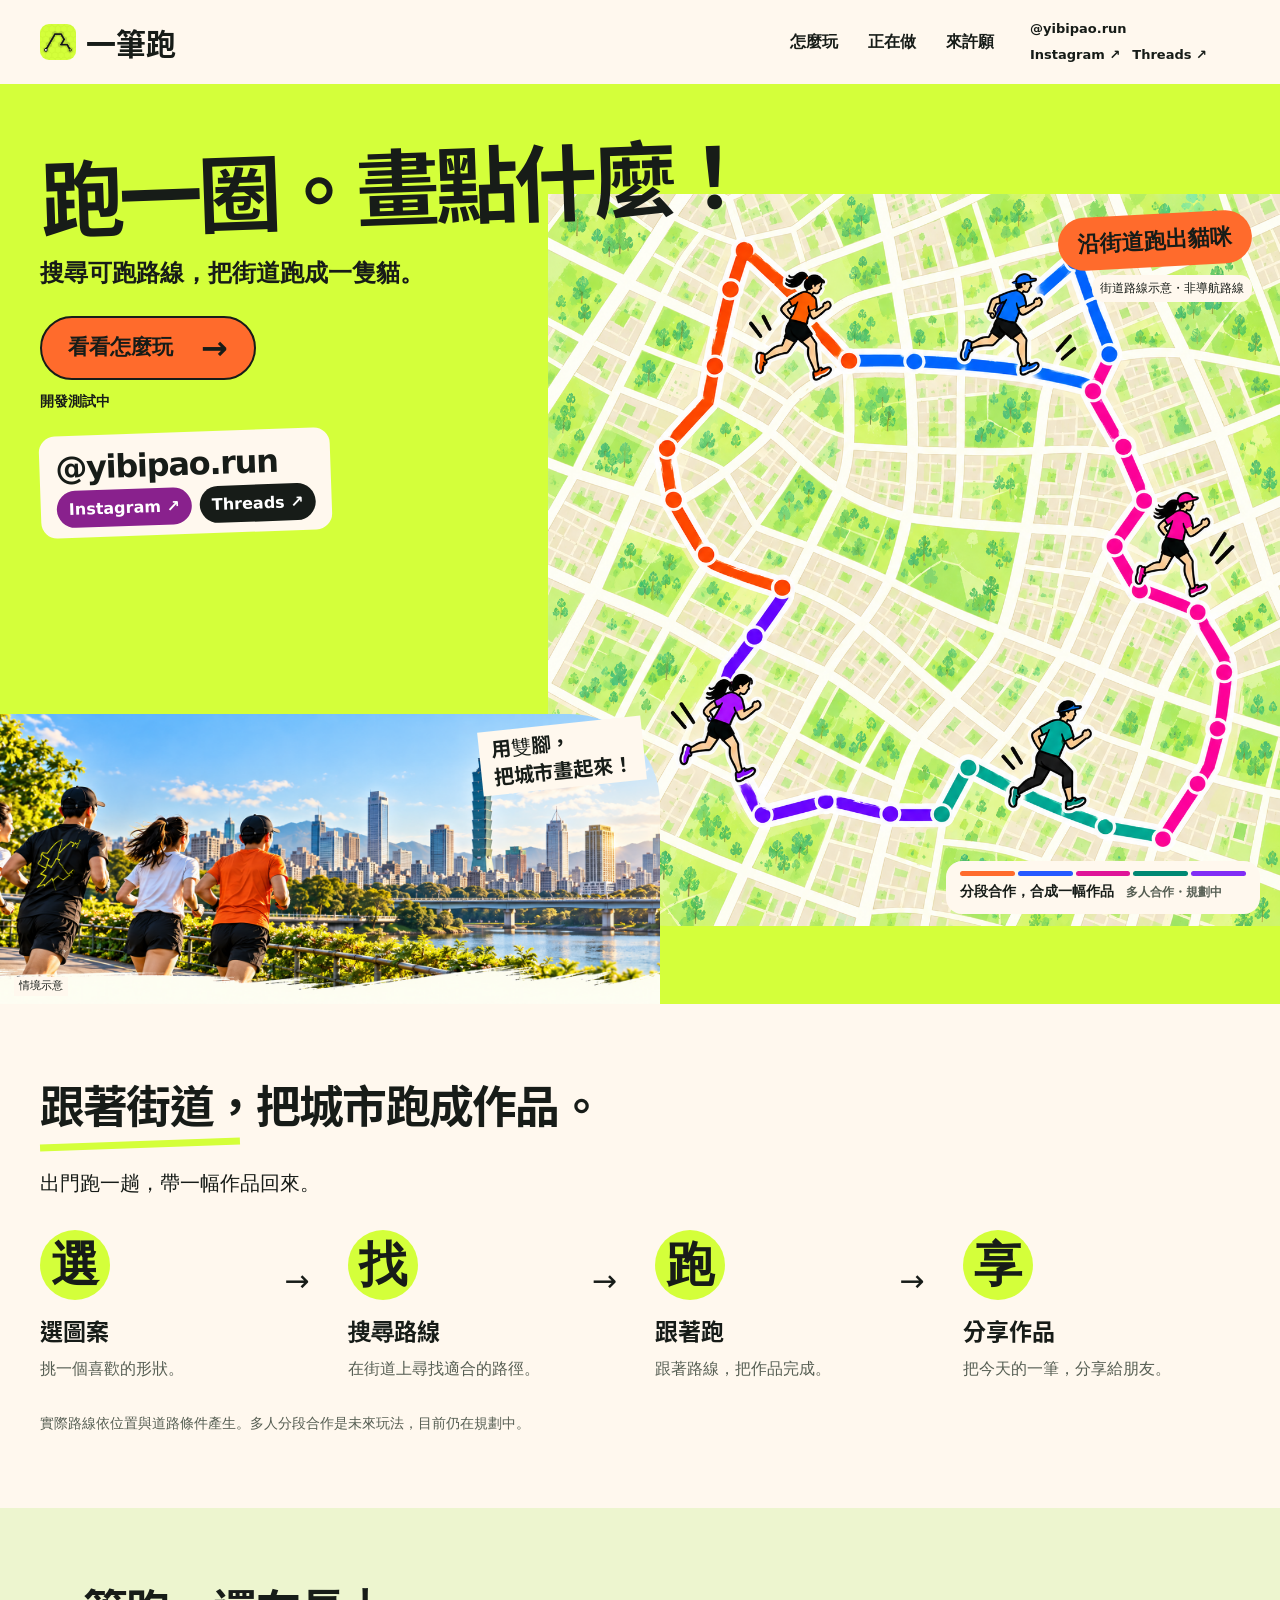
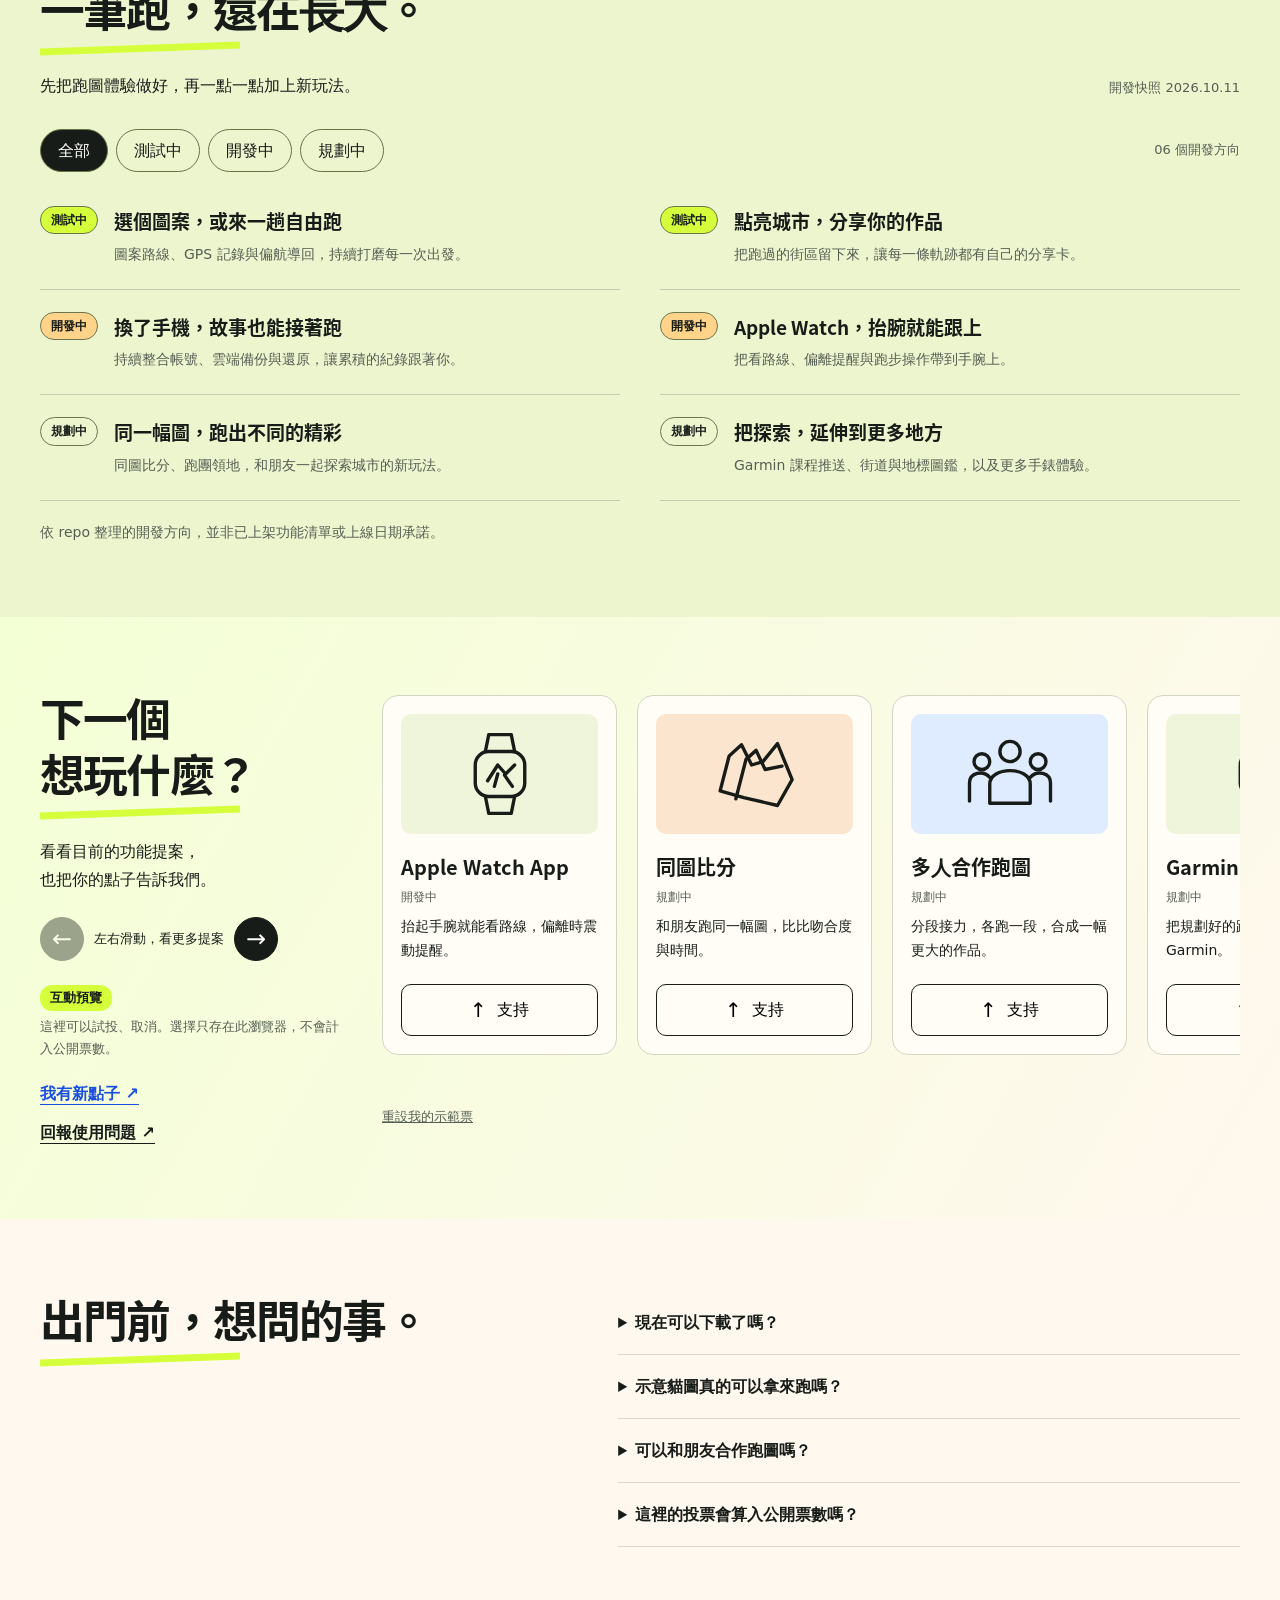
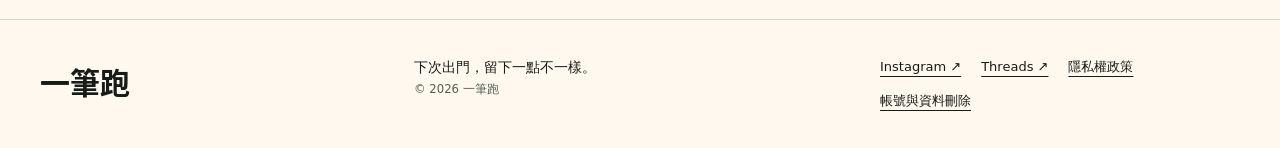
==== app/index.html @ 23282b36 "Publish Yibipao product website under app" ====
<!doctype html>
<html lang="zh-Hant-TW">
<head>
<meta charset="utf-8"><meta name="viewport" content="width=device-width,initial-scale=1"><meta name="theme-color" content="#d4ff3a">
<meta name="description" content="一筆跑：搜尋圖案跑步路線，用腳步把城市跑成作品。認識開發進度，一起提案下一個新玩法。"><meta name="robots" content="index,follow">
<link rel="canonical" href="https://mactone.github.io/yibipao-legal/app/">
<meta property="og:url" content="https://mactone.github.io/yibipao-legal/app/">
<meta property="og:title" content="一筆跑｜跑一圈。畫點什麼！"><meta property="og:description" content="跟著街道，把城市跑成作品。一起看看開發方向與新玩法。">
<title>一筆跑｜跑一圈。畫點什麼！</title><link rel="icon" href="./assets/app-icon.png"><link rel="stylesheet" href="./styles.css"><script src="./site-data.js" defer></script><script src="./app.js" defer></script>
</head>
<body>
<a href="#main" class="skip-link">跳到主要內容</a>
<svg class="icon-library" xmlns="http://www.w3.org/2000/svg" aria-hidden="true"><defs>
<symbol id="idea-watch" viewBox="0 0 80 80"><path d="M27 20 30 5h20l3 15M27 60l3 15h20l3-15"/><rect x="18" y="20" width="44" height="40" rx="12"/><path d="m29 46 9-14 7 8 8-8M38 40l-3 11m9-10 7 10"/></symbol>
<symbol id="idea-route" viewBox="0 0 80 80"><path d="m9 55 8-31 11-10 9 18 10-3 13-16 13 32-13 23-30-7Z"/><path d="m23 62 9-35 9-8 8 17 15-3"/></symbol>
<symbol id="idea-crew" viewBox="0 0 80 80"><circle cx="40" cy="20" r="9"/><circle cx="15" cy="29" r="7"/><circle cx="65" cy="29" r="7"/><path d="M22 66V49c0-16 36-16 36 0v17ZM4 64V48c0-9 12-12 18-5m54 21V48c0-9-12-12-18-5"/></symbol>
<symbol id="idea-map" viewBox="0 0 80 80"><path d="m5 20 22-9 26 12 22-9v49l-22 9-26-12-22 9ZM27 11v49m26-37v49"/><path d="M40 46c0 0-10-12-10-20a10 10 0 0 1 20 0c0 8-10 20-10 20Z"/></symbol>
</defs></svg>
<header class="site-header"><div class="header-inner container"><a class="brand" href="#top"><img src="./assets/app-icon.png" alt="" width="36" height="36"><span>一筆跑</span></a><button class="menu-toggle" aria-controls="main-nav" aria-expanded="false" aria-label="開啟導覽選單" type="button"><span></span><span></span></button><nav id="main-nav" class="main-nav" aria-label="主要導覽"><a href="#explore">怎麼玩</a><a href="#roadmap">正在做</a><a href="#community">來許願</a></nav><div class="header-social"><span>@yibipao.run</span><a href="https://www.instagram.com/yibipao.run/" target="_blank" rel="noopener noreferrer" aria-label="一筆跑 Instagram（新分頁）">Instagram ↗</a><a href="https://www.threads.com/@yibipao.run" target="_blank" rel="noopener noreferrer" aria-label="一筆跑 Threads（新分頁）">Threads ↗</a></div></div></header>
<main id="main">
<section class="hero" id="top" aria-labelledby="hero-title"><div class="hero-inner container"><div class="hero-copy"><h1 id="hero-title">跑一圈。<br>畫點什麼！</h1><p class="hero-description">搜尋可跑路線，<br>把街道跑成一隻貓。</p><a class="button button-orange" href="#explore">看看怎麼玩 <span aria-hidden="true">→</span></a><span class="development">開發測試中</span><div class="social-block"><strong>@yibipao.run</strong><div><a class="instagram" href="https://www.instagram.com/yibipao.run/" target="_blank" rel="noopener noreferrer">Instagram ↗</a><a class="threads" href="https://www.threads.com/@yibipao.run" target="_blank" rel="noopener noreferrer">Threads ↗</a></div></div></div><figure class="hero-art"><img src="./assets/hero-map.png" width="1024" height="1024" alt="街道示意中，貓咪輪廓分成五色路段，由不同跑者分段完成。"><figcaption><strong>沿街道跑出貓咪</strong><span>街道路線示意・非導航路線</span></figcaption><div class="cooperation"><span class="color-segments" aria-hidden="true"><i></i><i></i><i></i><i></i><i></i></span><span>分段合作，合成一幅作品</span><small>多人合作・規劃中</small></div></figure><div class="hero-life"><img src="./assets/running-club.png" width="2172" height="724" alt="" decoding="async"><p>用雙腳，<br>把城市畫起來！</p><span>情境示意</span></div></div></section>
<section class="section gameplay container" id="explore" aria-labelledby="explore-title"><h2 id="explore-title">跟著街道，<br class="mobile-only">把城市跑成作品。</h2><p class="section-intro">出門跑一趟，帶一幅作品回來。</p><ol class="play-steps"><li><span class="step-symbol" aria-hidden="true">選</span><h3>選圖案</h3><p>挑一個喜歡的形狀。</p></li><li><span class="step-symbol" aria-hidden="true">找</span><h3>搜尋路線</h3><p>在街道上尋找適合的路徑。</p></li><li><span class="step-symbol" aria-hidden="true">跑</span><h3>跟著跑</h3><p>跟著路線，把作品完成。</p></li><li><span class="step-symbol" aria-hidden="true">享</span><h3>分享作品</h3><p>把今天的一筆，分享給朋友。</p></li></ol><p class="route-note">實際路線依位置與道路條件產生。多人分段合作是未來玩法，目前仍在規劃中。</p></section>
<section class="roadmap-section section" id="roadmap" aria-labelledby="roadmap-title"><div class="container"><div class="section-heading"><div><h2 id="roadmap-title">一筆跑，還在長大。</h2><p>先把跑圖體驗做好，再一點一點加上新玩法。</p></div><span class="update-label">開發快照 <time datetime="2026-10-11">2026.10.11</time></span></div><div class="roadmap-toolbar"><div class="filter-group" role="group" aria-label="篩選開發狀態"><button type="button" class="filter is-active" data-filter="all" aria-pressed="true">全部</button><button type="button" class="filter" data-filter="testing" aria-pressed="false">測試中</button><button type="button" class="filter" data-filter="building" aria-pressed="false">開發中</button><button type="button" class="filter" data-filter="planned" aria-pressed="false">規劃中</button></div><span id="roadmap-count" aria-live="polite"></span></div><div id="roadmap-list" class="roadmap-list"></div><noscript><p>圖案路線、自由跑與城市分享正在測試；帳號備份、Apple Watch 持續開發；更多跑友玩法在規劃中。</p></noscript><p class="route-note">依 repo 整理的開發方向，並非已上架功能清單或上線日期承諾。</p></div></section>
<section class="community-section section" id="community" aria-labelledby="community-title"><div class="community-layout container"><div class="community-copy"><h2 id="community-title">下一個<br>想玩什麼？</h2><p>看看目前的功能提案，<br>也把你的點子告訴我們。</p><div class="rail-controls"><button id="ideas-prev" type="button" aria-label="查看前一個功能提案" aria-controls="suggestion-list">←</button><span>左右滑動，看更多提案</span><button id="ideas-next" type="button" aria-label="查看下一個功能提案" aria-controls="suggestion-list">→</button></div><div id="vote-notice" class="vote-notice"><p>投票體驗版：只保存在你的瀏覽器。</p></div><div class="feedback-links"><a href="https://form.jotform.com/262818089170059" target="_blank" rel="noopener noreferrer">我有新點子 ↗</a><a href="https://form.jotform.com/262813478426060" target="_blank" rel="noopener noreferrer">回報使用問題 ↗</a></div></div><div class="suggestion-panel"><div id="suggestion-list" class="suggestion-list" tabindex="0" role="region" aria-label="功能提案，可左右捲動"></div><noscript><p>請開啟 JavaScript 使用提案與示範投票；你也可以直接開啟建議表單。</p></noscript><div id="vote-status" class="vote-status" role="status" aria-live="polite"></div><button id="reset-votes" class="reset-votes" type="button" hidden>重設我的示範票</button></div></div></section>
<section class="faq-section section container" aria-labelledby="faq-title"><h2 id="faq-title">出門前，想問的事。</h2><div class="faq-list"><details><summary>現在可以下載了嗎？</summary><p>目前開發測試中，正式下載與測試資訊確認後，會在這裡與社群更新。</p></details><details><summary>示意貓圖真的可以拿來跑嗎？</summary><p>這裡展示跑圖與合作的概念，不是實際導航路線。App 會依位置與道路搜尋候選路線，實際可通行性仍以當地情況為準。</p></details><details><summary>可以和朋友合作跑圖嗎？</summary><p>分段合作、合成作品是我們想探索的新玩法，目前列為規劃中。</p></details><details><summary>這裡的投票會算入公開票數嗎？</summary><p>目前是體驗版，只保存在你的瀏覽器，可以支持、取消或重設。正式公開投票會在確認後接入。</p></details></div></section>
</main>
<footer class="site-footer"><div class="container footer-inner"><a class="brand" href="#top">一筆跑</a><p>下次出門，留下一點不一樣。<small>© 2026 一筆跑</small></p><div class="footer-links"><a href="https://www.instagram.com/yibipao.run/" target="_blank" rel="noopener noreferrer">Instagram ↗</a><a href="https://www.threads.com/@yibipao.run" target="_blank" rel="noopener noreferrer">Threads ↗</a><a href="https://mactone.github.io/yibipao-legal/privacy.html" target="_blank" rel="noopener noreferrer">隱私權政策</a><a href="https://mactone.github.io/yibipao-legal/delete-account.html" target="_blank" rel="noopener noreferrer">帳號與資料刪除</a></div></div></footer>
</body></html>
---- app/styles.css ----
@font-face{font-family:ClubTC;src:url('./assets/NotoSansTC-Bold.woff') format('woff');font-weight:700 900;font-display:swap}
:root{--cream:#fff8ee;--ink:#171c18;--lime:#d4ff3a;--orange:#ff6b2c;--muted:#565e53;--line:#d6d9ca}*{box-sizing:border-box}html{scroll-behavior:smooth;scroll-padding-top:90px}body{margin:0;background:var(--cream);color:var(--ink);font-family:system-ui,'Noto Sans CJK TC',sans-serif;font-size:16px;line-height:1.7}button,a{-webkit-tap-highlight-color:transparent}a{color:inherit;text-underline-offset:5px}button{font:inherit;cursor:pointer}button:disabled{cursor:default;opacity:.4}button,a{touch-action:manipulation}button:focus-visible,a:focus-visible,summary:focus-visible,[tabindex]:focus-visible{outline:3px solid #194edf;outline-offset:5px}img{display:block;max-width:100%;height:auto}h1,h2,h3,h4,p,figure{margin:0}h1,h2,h3,h4{font-family:ClubTC,system-ui,sans-serif;font-weight:900;line-height:1.25}h2{font-size:clamp(28px,3.5vw,50px);letter-spacing:-.04em}h2::after{content:'';display:block;width:min(200px,65%);height:7px;background:var(--lime);margin-top:9px;transform:rotate(-2deg)}.container{width:min(1280px,calc(100% - 80px));margin:auto}.section{padding:72px 0}.icon-library{position:absolute;width:0;height:0;overflow:hidden}.skip-link{position:fixed;top:-100px;left:12px;background:white;padding:12px;z-index:20}.skip-link:focus{top:10px}.site-header{background:var(--cream)}.header-inner{min-height:84px;display:flex;align-items:center;gap:36px}.brand{display:flex;align-items:center;gap:10px;text-decoration:none;font-family:ClubTC,system-ui,sans-serif;font-size:30px;font-weight:900;white-space:nowrap}.brand img{border-radius:9px}.main-nav{display:flex;gap:30px;margin-left:auto;font-weight:700}.main-nav a{text-decoration:none}.main-nav a:hover{text-decoration:underline}.header-social{display:flex;flex-wrap:wrap;gap:4px 12px;max-width:210px;font-size:13px;font-weight:700}.header-social span{flex-basis:100%}.header-social a{text-decoration:none}.menu-toggle{display:none}.hero{background:var(--lime);overflow:hidden}.hero-inner{position:relative;min-height:760px;padding-top:48px;padding-bottom:26px}.hero-copy{position:relative;z-index:2;width:48%;pointer-events:none}.hero-copy>*{pointer-events:auto}h1{font-size:clamp(62px,7.3vw,102px);letter-spacing:-.06em;line-height:1.16;transform:rotate(-2deg);margin-bottom:26px;white-space:nowrap}.hero-description{font-size:25px;font-weight:800;line-height:1.55;margin:12px 0 24px}.button{display:inline-flex;align-items:center;gap:28px;padding:12px 26px;text-decoration:none;border-radius:35px;font-weight:800;font-size:21px}.button-orange{background:var(--orange);color:#171c18;border:2px solid var(--ink)}.button:hover{transform:translateY(-2px)}.button span{font-size:32px;line-height:1}.development{display:block;font-size:14px;font-weight:700;margin-top:10px}.social-block{display:inline-block;margin-top:16px;background:var(--cream);border-radius:16px;padding:10px 16px;transform:rotate(-2deg)}.social-block strong{font-size:32px;display:block;line-height:1.4;letter-spacing:-.04em}.social-block>div{display:flex;gap:8px}.social-block a{font-size:16px;font-weight:750;border-radius:20px;padding:5px 12px;text-decoration:none}.instagram{background:#89218d;color:white}.threads{background:var(--ink);color:white}.hero-art{position:absolute;right:-40px;top:16px;width:64%;z-index:1}.hero-art>img{width:100%;border-radius:0 0 0 120px}.hero-art figcaption{position:absolute;top:22px;right:28px;display:grid;justify-items:end;gap:8px}.hero-art figcaption strong{font-size:22px;color:var(--ink);background:var(--orange);border-radius:30px;padding:8px 20px;transform:rotate(-3deg)}.hero-art figcaption>span{font-size:12px;background:var(--cream);padding:3px 8px;border-radius:12px}.cooperation{position:absolute;bottom:12px;right:20px;max-width:360px;display:flex;flex-wrap:wrap;align-items:center;gap:4px 12px;background:var(--cream);padding:10px 14px;border-radius:16px;font-size:14px;font-weight:700}.cooperation small{font-size:12px;color:var(--muted)}.color-segments{display:flex;width:100%;height:5px;gap:3px}.color-segments i{width:20%;border-radius:3px;background:#ff6b2c}.color-segments i:nth-child(2){background:#2659ff}.color-segments i:nth-child(3){background:#df1498}.color-segments i:nth-child(4){background:#008873}.color-segments i:nth-child(5){background:#812df5}.hero-life{position:absolute;bottom:0;left:-40px;width:55%;z-index:1;height:245px}.hero-life img{width:100%;height:100%;object-fit:cover;object-position:center 58%;border-radius:0 90px 0 0}.hero-life p{position:absolute;right:16px;top:10px;padding:4px 12px;background:var(--cream);font-family:ClubTC,sans-serif;font-size:20px;transform:rotate(-6deg);line-height:1.4}.hero-life>span{position:absolute;bottom:8px;left:14px;background:var(--cream);font-size:11px;padding:0 5px}.section-intro{font-size:20px;margin-top:18px}.play-steps{padding:0;margin:30px 0;list-style:none;display:grid;grid-template-columns:repeat(4,1fr);gap:30px}.play-steps li{position:relative}.play-steps li:not(:last-child)::after{content:'→';position:absolute;right:8px;top:25px;font-size:30px}.step-symbol{font-size:48px;font-weight:900;color:var(--ink);background:var(--lime);width:70px;height:70px;display:grid;place-content:center;border-radius:50%;margin-bottom:16px}.play-steps h3{font-size:23px;margin-bottom:10px}.play-steps p,.route-note{color:var(--muted)}.route-note{font-size:14px;margin-top:20px}.roadmap-section{background:#edf5cf}.section-heading{display:flex;justify-content:space-between;align-items:end;gap:20px}.section-heading p{margin-top:20px}.update-label{color:var(--muted);font-size:13px;white-space:nowrap}.roadmap-toolbar{display:flex;align-items:center;justify-content:space-between;margin:30px 0 12px;gap:16px}.filter-group{display:flex;gap:8px;flex-wrap:wrap}.filter{border:1px solid #667342;background:transparent;border-radius:24px;padding:7px 17px;color:var(--ink)}.filter.is-active{background:var(--ink);color:white}.roadmap-count,#roadmap-count{font-size:13px;color:var(--muted)}.roadmap-list{display:grid;grid-template-columns:1fr 1fr;gap:0 40px}.roadmap-item{display:flex;align-items:start;gap:16px;border-bottom:1px solid #c3cdb1;padding:22px 0}.roadmap-state{font-size:12px;white-space:nowrap;border:1px solid #6b764d;border-radius:16px;padding:3px 10px;font-weight:700}.roadmap-state.testing{background:var(--lime)}.roadmap-state.building{background:#ffd48a}.roadmap-item h3{font-size:19px;margin:3px 0 10px}.roadmap-item p{font-size:14px;color:var(--muted)}.roadmap-category{display:none}.community-section{background:linear-gradient(120deg,#f3ffd5,var(--cream));overflow:hidden}.community-layout{display:grid;grid-template-columns:310px minmax(0,1fr);gap:32px}.community-copy>p{margin:22px 0}.rail-controls{display:flex;align-items:center;gap:10px;margin:24px 0}.rail-controls button{width:44px;height:44px;border:1px solid var(--ink);border-radius:50%;background:var(--ink);color:white;font-size:24px;flex-shrink:0}.rail-controls span{font-size:13px}.vote-notice{font-size:13px;color:var(--muted);margin:14px 0}.notice-tag{display:inline-block;background:var(--lime);border-radius:12px;padding:2px 10px;color:var(--ink);margin-bottom:5px;font-weight:700}.feedback-links{display:flex;align-items:start;gap:12px;flex-direction:column;margin-top:20px}.feedback-links a{font-weight:750}.feedback-links a:first-child{color:#194edf}.suggestion-panel{min-width:0}.suggestion-list{display:flex;gap:20px;overflow-x:auto;overscroll-behavior-x:contain;scroll-snap-type:x mandatory;padding:6px 4px 20px;scrollbar-color:#839c45 #eff1e8;scrollbar-width:thin}.suggestion-row{flex:0 0 235px;scroll-snap-align:start;background:#fffdf6;border:1px solid #d1d7c2;border-radius:16px;padding:18px;display:flex;flex-direction:column;justify-content:space-between;min-height:360px;gap:14px}.idea-graphic{height:120px;display:grid;place-content:center;background:#eef5da;border-radius:10px}.idea-graphic svg{width:90px;height:90px;fill:none;stroke:var(--ink);stroke-width:3;stroke-linecap:round;stroke-linejoin:round}.suggestion-row:nth-child(3n+2) .idea-graphic{background:#fce5ce}.suggestion-row:nth-child(3n) .idea-graphic{background:#dfebff}.suggestion-title{display:flex;flex-direction:column;gap:8px}.suggestion-title h4{font-size:20px}.suggestion-title>span{font-size:12px;color:var(--muted)}.suggestion-row p{font-size:14px;line-height:1.7;margin-top:8px}.vote-button{width:100%;padding:8px 10px;border:1px solid var(--ink);background:transparent;border-radius:10px;display:flex;justify-content:center;align-items:center;gap:10px;min-height:44px}.vote-button[aria-pressed=true]{background:var(--lime)}.vote-count{display:none}.vote-arrow{font-size:20px}.vote-status{font-size:13px;min-height:25px}.reset-votes{background:none;border:0;color:var(--muted);font-size:13px;text-decoration:underline;padding:6px 0}.faq-section{display:grid;grid-template-columns:1fr 1.2fr;gap:60px}.faq-list details{border-bottom:1px solid var(--line);padding:18px 0}.faq-list summary{font-weight:700;cursor:pointer}.faq-list p{color:var(--muted);margin-top:12px;font-size:15px}.site-footer{border-top:1px solid var(--line);padding:36px 0}.footer-inner{display:flex;gap:30px;align-items:start;justify-content:space-between}.footer-inner p{font-size:14px}.footer-inner small{display:block;color:var(--muted)}.footer-links{display:flex;gap:12px 20px;flex-wrap:wrap;max-width:360px;font-size:13px}.mobile-only{display:none}[hidden]{display:none!important}
@media(min-width:1600px){.hero-inner{min-height:800px}}
@media(max-width:1050px){.container{width:calc(100% - 48px)}.header-inner{gap:20px}.main-nav{gap:18px}.hero-inner{min-height:680px}.hero-copy{width:52%}h1{font-size:clamp(54px,7.7vw,84px)}.hero-description{font-size:21px}.hero-art{width:64%;right:-24px;top:65px}.hero-art figcaption strong{font-size:17px}.hero-life{left:-24px;height:200px}.hero-art figcaption{top:0;right:10px}.hero-art figcaption>span{font-size:10px}.cooperation{font-size:12px;bottom:0}.community-layout{grid-template-columns:260px minmax(0,1fr);gap:20px}.suggestion-row{flex-basis:220px}.roadmap-item{gap:10px}.header-social{max-width:175px}.social-block strong{font-size:28px}}
@media(max-width:700px){html{scroll-padding-top:20px}.container{width:calc(100% - 36px)}.section{padding:44px 0}.header-inner{min-height:72px;flex-wrap:wrap;gap:16px;position:relative}.brand{font-size:25px}.brand img{width:30px;height:30px}.header-social{display:none}.menu-toggle{display:flex;margin-left:auto;flex-direction:column;gap:6px;width:44px;height:44px;align-items:center;justify-content:center;background:transparent;border:1px solid var(--ink);border-radius:50%}.menu-toggle span{height:2px;width:18px;background:var(--ink)}.main-nav{display:none;order:3;flex-basis:100%;margin:0;padding-bottom:18px}.main-nav.is-open{display:flex;justify-content:space-between}.hero-inner{padding:26px 0 0;min-height:0;display:flex;flex-direction:column}.hero-copy{width:100%}h1{font-size:clamp(46px,12.5vw,80px);margin:0 0 22px;white-space:normal}.hero-description{font-size:20px;margin-bottom:18px}.hero-description br{display:none}.button{font-size:18px;padding:9px 20px}.development{display:inline-block;margin-left:12px;font-size:12px}.social-block{margin:18px 0 8px;transform:none}.social-block strong{font-size:28px}.social-block a{font-size:14px}.hero-art{position:relative;width:calc(100% + 36px);margin:18px -18px 0;right:auto;top:auto}.hero-art>img{border-radius:0}.hero-art figcaption{top:14px;right:14px}.hero-art figcaption strong{font-size:18px}.hero-art figcaption>span{font-size:11px}.cooperation{bottom:12px;right:12px;max-width:calc(100% - 24px);font-size:12px}.hero-life{position:relative;width:calc(100% + 36px);left:auto;margin:0 -18px;height:170px}.hero-life img{border-radius:0}.hero-life p{font-size:16px}.play-steps{grid-template-columns:1fr 1fr;gap:28px 20px}.play-steps li::after{display:none}.play-steps h3{font-size:20px}.play-steps p{font-size:14px}.step-symbol{font-size:34px;width:52px;height:52px}.section-heading{align-items:start;flex-direction:column;gap:14px}.section-heading p{font-size:15px}.roadmap-toolbar{align-items:start;flex-direction:column;gap:10px}.filter{padding:5px 14px;font-size:14px}.roadmap-list{grid-template-columns:1fr}.community-layout{display:block}.community-copy h2 br{display:none}.community-copy>p{margin:20px 0 0}.rail-controls{margin:18px 0 12px;max-width:350px}.vote-notice{margin:12px 0}.feedback-links{flex-direction:row;flex-wrap:wrap;font-size:14px;margin:12px 0 20px}.suggestion-list{margin-right:-18px;padding-right:18px}.suggestion-row{flex-basis:235px}.faq-section{display:block}.faq-list{margin-top:20px}.footer-inner{flex-direction:column;gap:20px}.mobile-only{display:block}}
@media(prefers-reduced-motion:reduce){html{scroll-behavior:auto}*,*::before,*::after{transition:none!important;animation:none!important}.button:hover{transform:none}}
/* Wide-screen composition follows the approved full-width invitation. */
@media(min-width:1051px){.hero-inner{min-height:860px}.hero-copy{width:72%}h1{font-size:clamp(72px,6.55vw,94px);white-space:nowrap}h1 br{display:none}.hero-description br{display:none}.hero-description{font-size:24px}.hero-life{height:290px;width:55%}.hero-art{top:16px}.hero-art figcaption{top:40px}.social-block{margin-top:18px}}
@media(min-width:1600px){.hero-inner{min-height:860px}}
@media(min-width:701px) and (max-width:1050px){.hero-inner{min-height:720px}.hero-art{width:60%;top:80px}.cooperation{right:8px}}
@media(min-width:1051px){.hero-inner{min-height:920px}.hero-art{top:110px;width:61%}.hero-art figcaption{top:20px}}
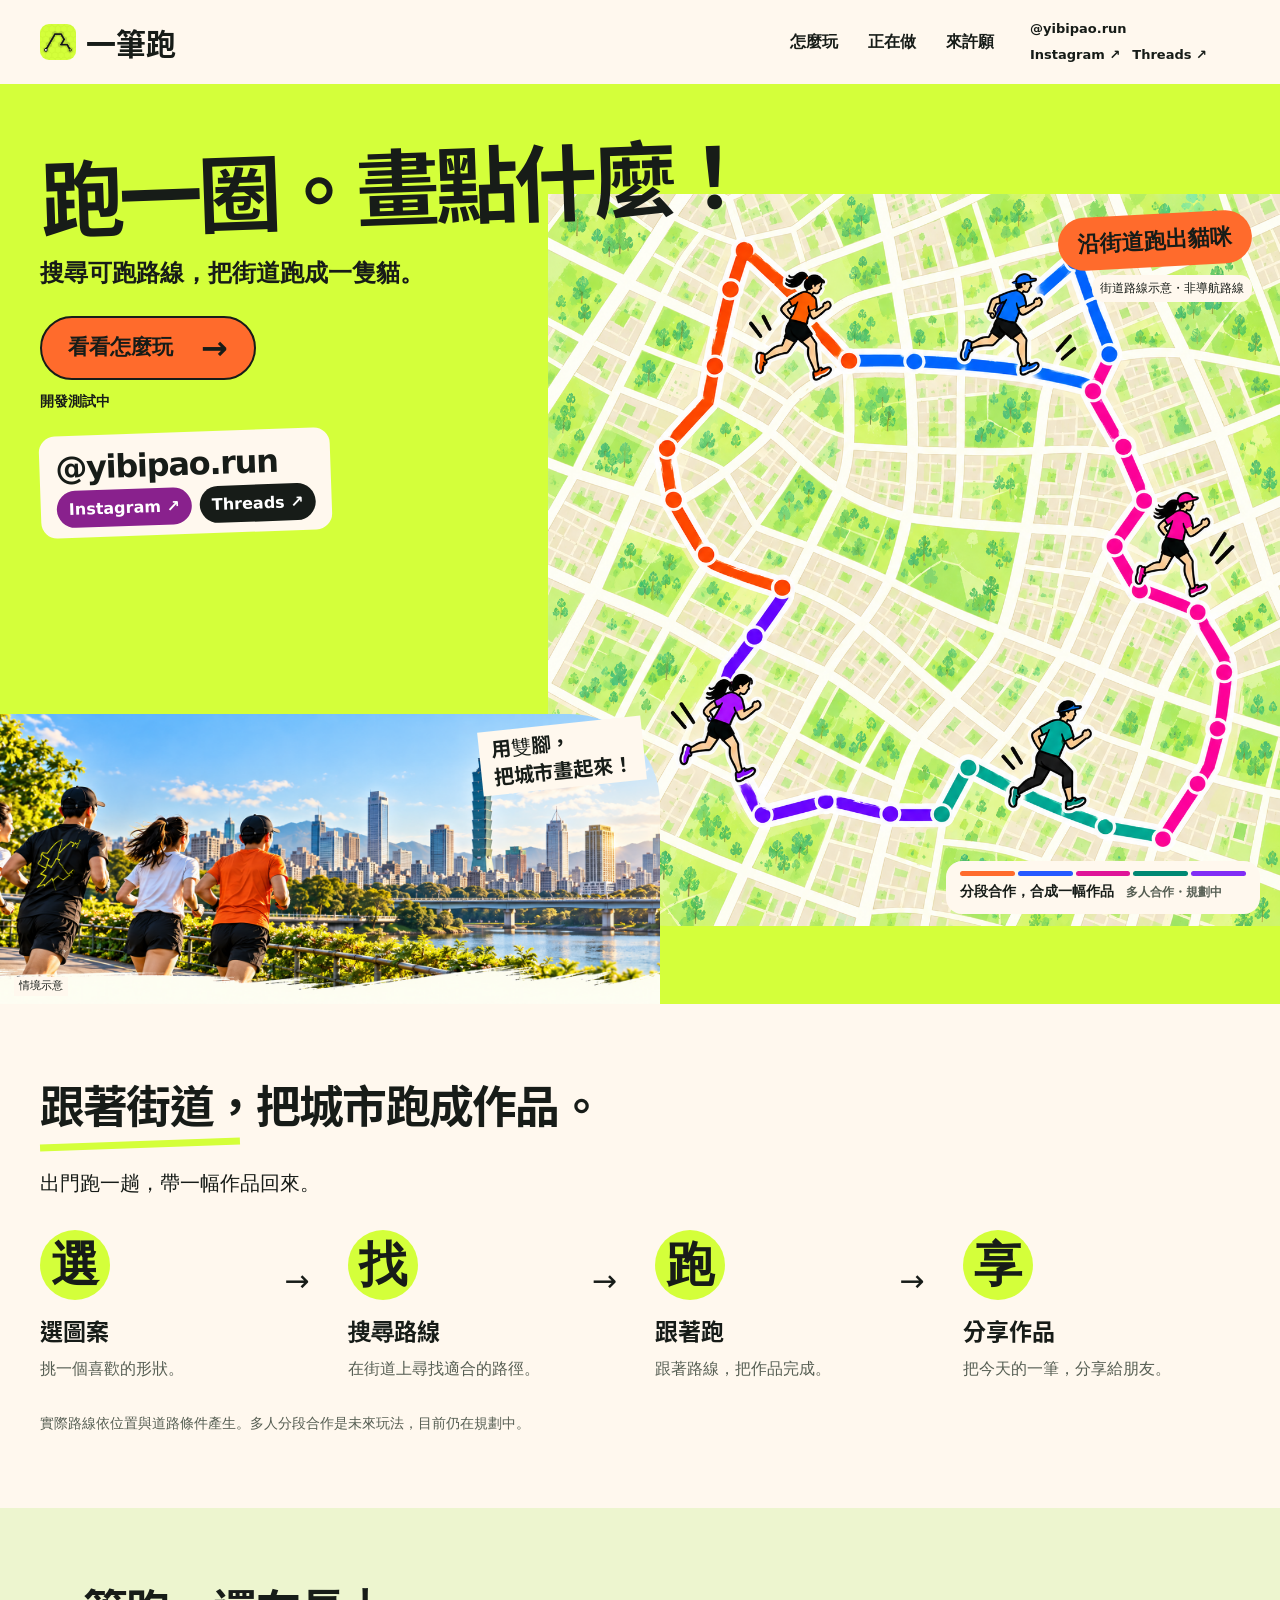
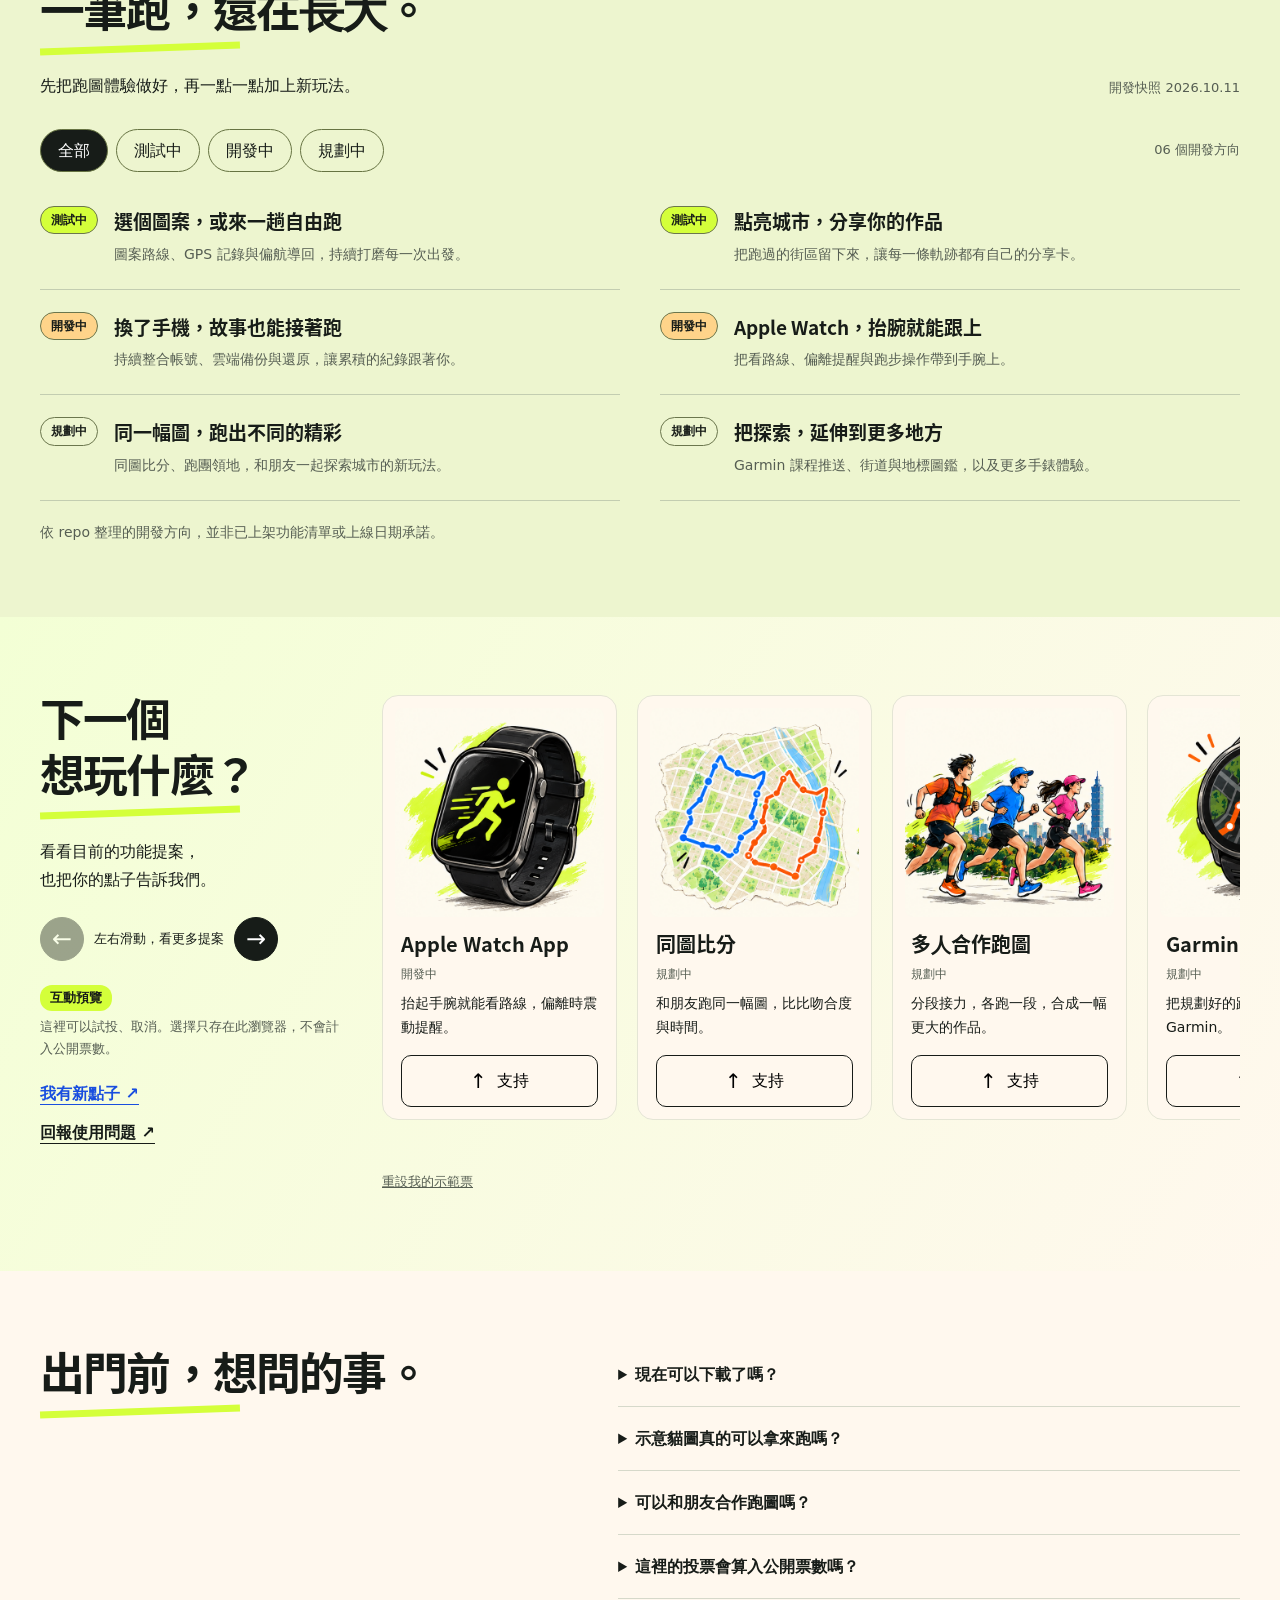
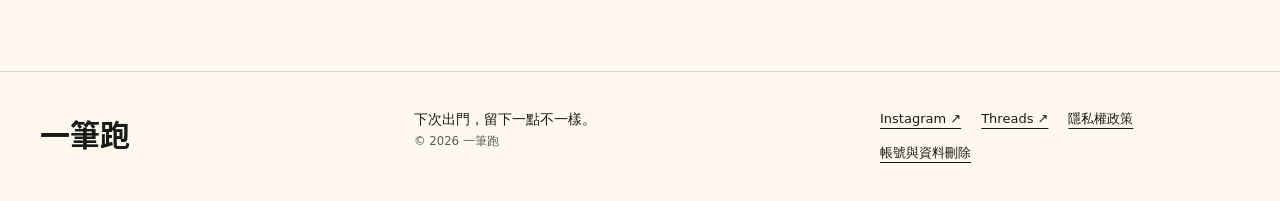
==== commit ec28dd2f: "Restore illustrated feature cards from approved design" ====
--- a/app/index.html
+++ b/app/index.html
@@ -6,7 +6,7 @@
 <link rel="canonical" href="https://mactone.github.io/yibipao-legal/app/">
 <meta property="og:url" content="https://mactone.github.io/yibipao-legal/app/">
 <meta property="og:title" content="一筆跑｜跑一圈。畫點什麼！"><meta property="og:description" content="跟著街道，把城市跑成作品。一起看看開發方向與新玩法。">
-<title>一筆跑｜跑一圈。畫點什麼！</title><link rel="icon" href="./assets/app-icon.png"><link rel="stylesheet" href="./styles.css"><script src="./site-data.js" defer></script><script src="./app.js" defer></script>
+<title>一筆跑｜跑一圈。畫點什麼！</title><link rel="icon" href="./assets/app-icon.png"><link rel="stylesheet" href="./styles.css?v=cards2"><script src="./site-data.js" defer></script><script src="./app.js?v=cards2" defer></script>
 </head>
 <body>
 <a href="#main" class="skip-link">跳到主要內容</a>
--- a/app/styles.css
+++ b/app/styles.css
@@ -9,3 +9,8 @@
 @media(min-width:1600px){.hero-inner{min-height:860px}}
 @media(min-width:701px) and (max-width:1050px){.hero-inner{min-height:720px}.hero-art{width:60%;top:80px}.cooperation{right:8px}}
 @media(min-width:1051px){.hero-inner{min-height:920px}.hero-art{top:110px;width:61%}.hero-art figcaption{top:20px}}
+/* Feature artwork follows the illustrations in the approved concept. */
+.suggestion-row .idea-graphic.idea-art{width:100%;height:auto;aspect-ratio:1;background-image:url('./assets/idea-art-v2.png');background-size:300% 200%;background-repeat:no-repeat;background-color:var(--cream);border-radius:8px}
+.idea-graphic.idea-art-fallback{font-family:ClubTC,sans-serif;font-size:28px}
+.suggestion-row{padding:12px;min-height:425px;border-color:#e4e5d5;background:var(--cream)}
+.suggestion-row>div:not(.idea-graphic){padding:0 6px}.suggestion-row .vote-button{width:calc(100% - 12px);margin:0 6px}
